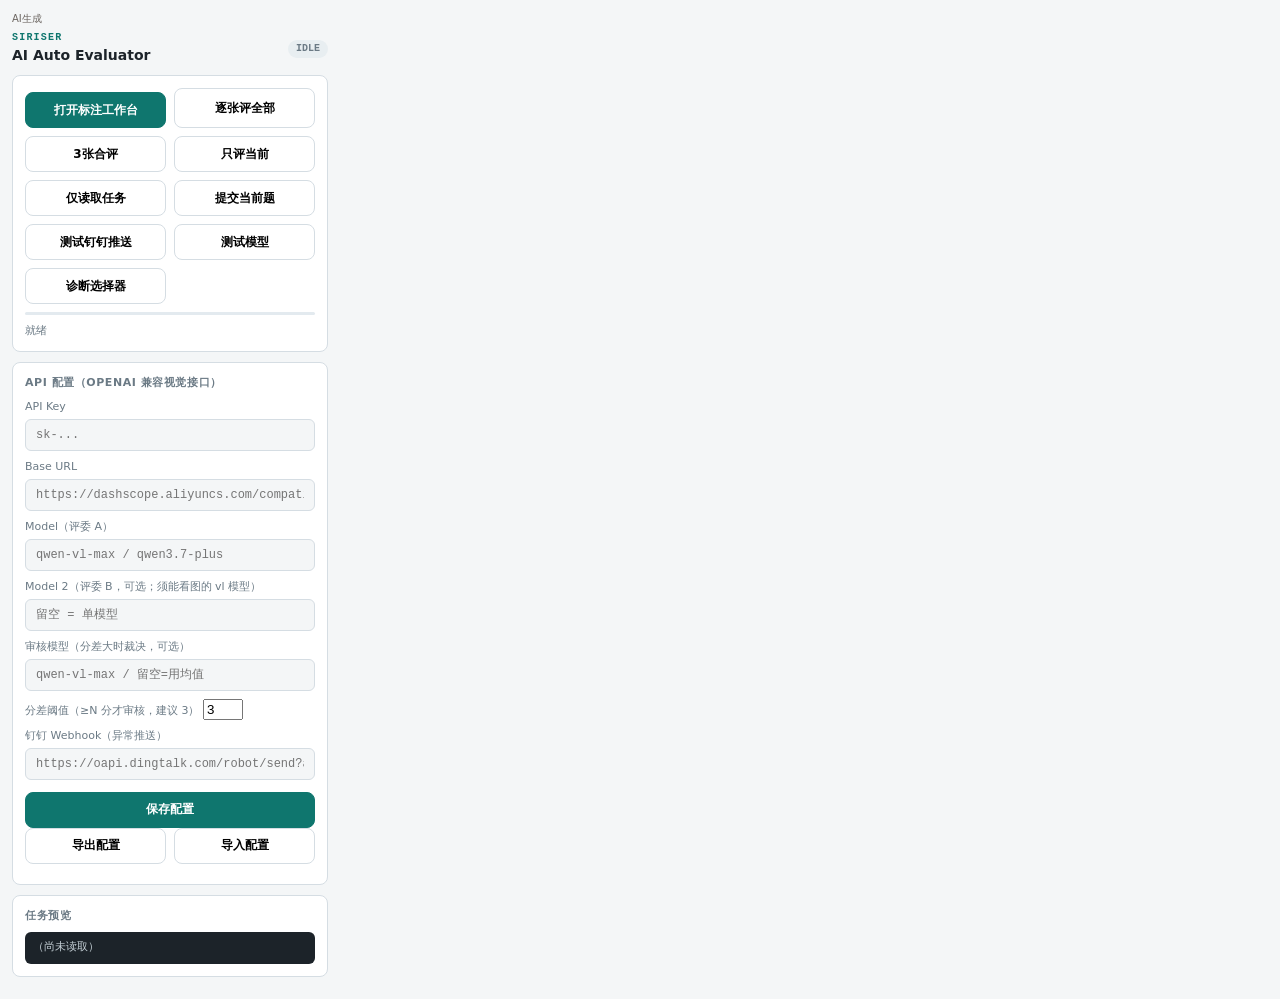
==== Siriser-AI-Evaluator/popup.html @ d516c8b8 "Speed up dual-judge scoring, add model test and config export Parallel judge A/B and batch calls, fi" ====
<!-- AI生成 -->
<!DOCTYPE html>
<html lang="zh-CN">
<head>
  <meta charset="UTF-8" />
  <meta name="viewport" content="width=device-width, initial-scale=1" />
  <title>Siriser AI Auto Evaluator</title>
  <link rel="stylesheet" href="popup.css" />
</head>
<body>
<p data-aigc-mark="1" style="margin:0 0 8px;font-size:10px;line-height:1.3;color:#6b6560;font-weight:400;">AI生成</p>

  <header class="hd">
    <div>
      <div class="mark">SIRISER</div>
      <h1>AI Auto Evaluator</h1>
    </div>
    <span class="pill" id="statusPill">idle</span>
  </header>

  <section class="card">
    <div class="row">
      <button type="button" class="primary" id="btnOpenWorkbench">打开标注工作台</button>
      <button type="button" id="btnEval1">逐张评全部</button>
    </div>
    <div class="row">
      <button type="button" id="btnEval3">3张合评</button>
      <button type="button" id="btnEvalOne">只评当前</button>
    </div>
    <div class="row">
      <button type="button" id="btnCollect">仅读取任务</button>
      <button type="button" id="btnSubmit">提交当前题</button>
    </div>
    <div class="row">
      <button type="button" id="btnTestDing">测试钉钉推送</button>
      <button type="button" id="btnTestModel">测试模型</button>
    </div>
    <div class="row">
      <button type="button" id="btnDiag">诊断选择器</button>
    </div>
    <div class="progress"><i id="prog"></i></div>
    <p class="status" id="statusText">就绪</p>
  </section>

  <section class="card">
    <h2>API 配置（OpenAI 兼容视觉接口）</h2>
    <label>API Key
      <input type="password" id="oaKey" placeholder="sk-..." />
    </label>
    <label>Base URL
      <input type="url" id="oaBase" placeholder="https://dashscope.aliyuncs.com/compatible-mode/v1" />
    </label>
    <label>Model（评委 A）
      <input type="text" id="oaModel" placeholder="qwen-vl-max / qwen3.7-plus" />
    </label>
    <label>Model 2（评委 B，可选；须能看图的 vl 模型）
      <input type="text" id="oaModel2" placeholder="留空 = 单模型" />
    </label>
    <label>审核模型（分差大时裁决，可选）
      <input type="text" id="oaModelReview" placeholder="qwen-vl-max / 留空=用均值" />
    </label>
    <label>分差阈值（≥N 分才审核，建议 3）
      <input type="number" id="dualThreshold" min="1" max="5" value="3" />
    </label>
    <label>钉钉 Webhook（异常推送）
      <input type="url" id="dingWebhook" placeholder="https://oapi.dingtalk.com/robot/send?access_token=..." />
    </label>
    <button type="button" class="primary" id="btnSave">保存配置</button>
    <div class="row">
      <button type="button" id="btnExportCfg">导出配置</button>
      <button type="button" id="btnImportCfg">导入配置</button>
    </div>
    <input type="file" id="cfgFile" accept="application/json,.json" hidden />
  </section>

  <section class="card">
    <h2>任务预览</h2>
    <pre id="preview" class="preview">（尚未读取）</pre>
  </section>

  <script src="popup.js"></script>
</body>
</html>
---- Siriser-AI-Evaluator/popup.css ----
:root {
  --ink: #1c2329;
  --paper: #f4f6f7;
  --panel: #fff;
  --rule: #d5dde3;
  --accent: #0f766e;
  --muted: #6b7a85;
  --warn: #c2410c;
  --ui: system-ui, "Segoe UI", "PingFang SC", "Microsoft YaHei", sans-serif;
  --mono: Consolas, "SF Mono", monospace;
}

* { box-sizing: border-box; }

body {
  width: 340px;
  margin: 0;
  padding: 12px;
  background: var(--paper);
  color: var(--ink);
  font: 13px/1.45 var(--ui);
}

.hd {
  display: flex;
  align-items: center;
  justify-content: space-between;
  margin-bottom: 10px;
}

.mark {
  font: 700 10px/1 var(--mono);
  letter-spacing: 0.12em;
  color: var(--accent);
}

h1 {
  margin: 2px 0 0;
  font-size: 14px;
  font-weight: 650;
}

h2 {
  margin: 0 0 8px;
  font-size: 11px;
  font-weight: 650;
  letter-spacing: 0.05em;
  text-transform: uppercase;
  color: var(--muted);
}

.pill {
  font: 600 10px/1 var(--mono);
  padding: 4px 8px;
  border-radius: 999px;
  background: #e8eef1;
  color: var(--muted);
  text-transform: uppercase;
}
.pill.busy { background: #e6f3f1; color: var(--accent); }
.pill.ok { background: #edf8f0; color: #15803d; }
.pill.err { background: #fff1e8; color: var(--warn); }

.card {
  background: var(--panel);
  border: 1px solid var(--rule);
  border-radius: 8px;
  padding: 12px;
  margin-bottom: 10px;
}

.row {
  display: grid;
  grid-template-columns: 1fr 1fr;
  gap: 8px;
  margin-bottom: 8px;
}

button {
  min-height: 36px;
  border: 1px solid var(--rule);
  border-radius: 8px;
  background: var(--panel);
  font: 600 12px var(--ui);
  cursor: pointer;
  transition: border-color 0.15s, color 0.15s, background 0.15s;
}
button:hover { border-color: var(--accent); color: var(--accent); }
button:focus-visible { outline: 2px solid var(--accent); outline-offset: 2px; }
button.primary {
  background: var(--accent);
  border-color: var(--accent);
  color: #fff;
  width: 100%;
  margin-top: 4px;
}
button.primary:hover { background: #0b5c56; color: #fff; }

label {
  display: block;
  margin-bottom: 8px;
  font-size: 11px;
  color: var(--muted);
}

input[type="url"],
input[type="password"],
input[type="text"] {
  display: block;
  width: 100%;
  margin-top: 4px;
  padding: 8px 10px;
  border: 1px solid var(--rule);
  border-radius: 6px;
  background: var(--paper);
  color: var(--ink);
  font: 12px var(--mono);
}
input:focus-visible { outline: 2px solid var(--accent); outline-offset: 0; border-color: var(--accent); }

.check {
  display: flex;
  align-items: center;
  gap: 8px;
  font-size: 12px;
  color: var(--ink);
  margin-bottom: 6px;
}

.sep {
  text-align: center;
  font-size: 10px;
  color: var(--muted);
  margin: 6px 0 10px;
  position: relative;
}
.sep::before, .sep::after {
  content: "";
  position: absolute;
  top: 50%;
  width: 30%;
  height: 1px;
  background: var(--rule);
}
.sep::before { left: 0; }
.sep::after { right: 0; }

.progress {
  height: 3px;
  background: #e3eaef;
  border-radius: 99px;
  overflow: hidden;
  margin-top: 4px;
}
.progress > i {
  display: block;
  height: 100%;
  width: 0;
  background: var(--accent);
  transition: width 0.3s ease;
}

.status {
  margin: 8px 0 0;
  font-size: 11px;
  color: var(--muted);
  min-height: 1.4em;
}

.preview {
  margin: 0;
  padding: 8px;
  background: #1c2329;
  color: #c5d0d6;
  border-radius: 6px;
  font: 11px/1.45 var(--mono);
  max-height: 120px;
  overflow: auto;
  white-space: pre-wrap;
  word-break: break-all;
}
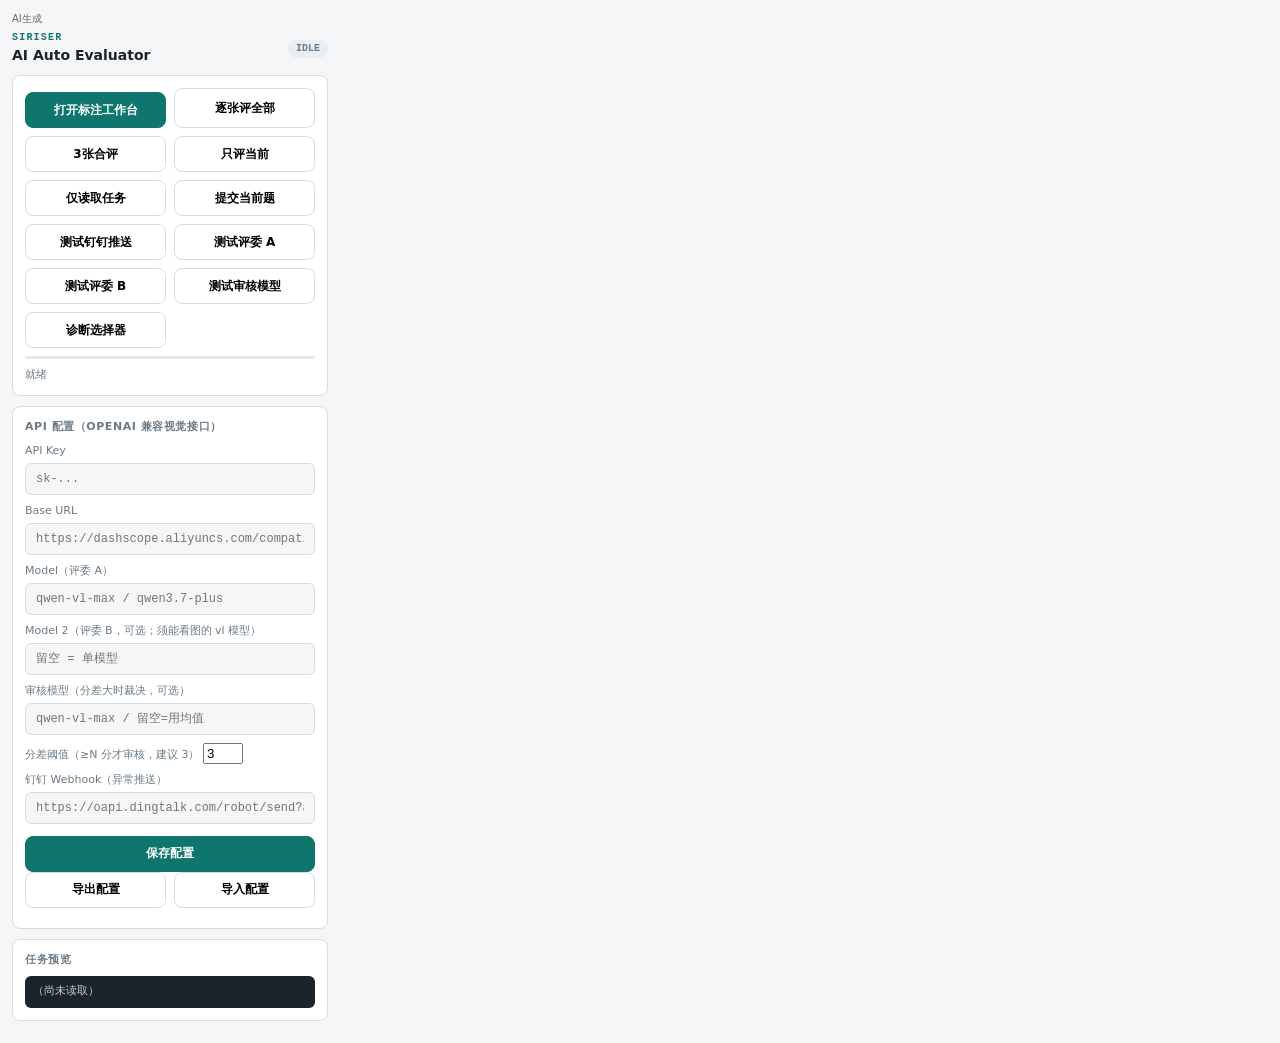
==== commit 0a58761a: "Add tests for all evaluator models" ====
--- a/Siriser-AI-Evaluator/popup.html
+++ b/Siriser-AI-Evaluator/popup.html
@@ -33,7 +33,11 @@
     </div>
     <div class="row">
       <button type="button" id="btnTestDing">测试钉钉推送</button>
-      <button type="button" id="btnTestModel">测试模型</button>
+      <button type="button" id="btnTestModelA">测试评委 A</button>
+    </div>
+    <div class="row">
+      <button type="button" id="btnTestModelB">测试评委 B</button>
+      <button type="button" id="btnTestModelReview">测试审核模型</button>
     </div>
     <div class="row">
       <button type="button" id="btnDiag">诊断选择器</button>
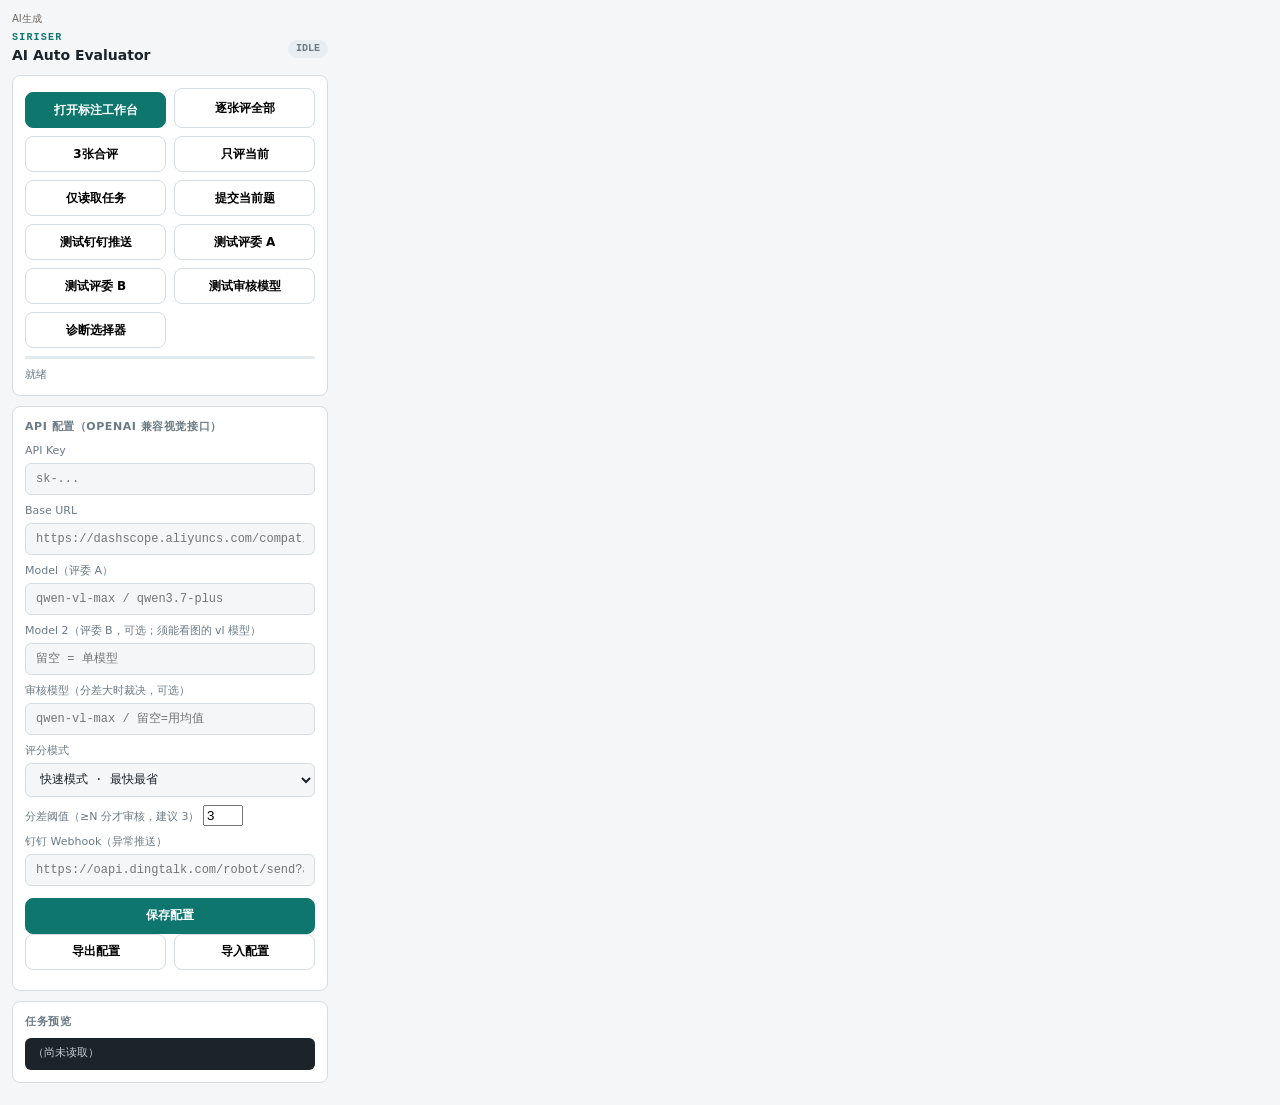
==== commit bac72739: "Add fast balanced and thinking scoring modes" ====
--- a/Siriser-AI-Evaluator/popup.html
+++ b/Siriser-AI-Evaluator/popup.html
@@ -63,6 +63,14 @@
     <label>审核模型（分差大时裁决，可选）
       <input type="text" id="oaModelReview" placeholder="qwen-vl-max / 留空=用均值" />
     </label>
+    <label>评分模式
+      <select id="scoringMode">
+        <option value="fast">快速模式 · 最快最省</option>
+        <option value="balanced">平衡模式 · 推荐</option>
+        <option value="thinking">思考模式 · 最慢最贵</option>
+      </select>
+      <small class="field-hint" id="scoringModeHint"></small>
+    </label>
     <label>分差阈值（≥N 分才审核，建议 3）
       <input type="number" id="dualThreshold" min="1" max="5" value="3" />
     </label>
--- a/Siriser-AI-Evaluator/popup.css
+++ b/Siriser-AI-Evaluator/popup.css
@@ -105,7 +105,8 @@
 
 input[type="url"],
 input[type="password"],
-input[type="text"] {
+input[type="text"],
+select {
   display: block;
   width: 100%;
   margin-top: 4px;
@@ -117,6 +118,14 @@
   font: 12px var(--mono);
 }
 input:focus-visible { outline: 2px solid var(--accent); outline-offset: 0; border-color: var(--accent); }
+select:focus-visible { outline: 2px solid var(--accent); outline-offset: 0; border-color: var(--accent); }
+
+.field-hint {
+  display: block;
+  margin-top: 5px;
+  color: var(--muted);
+  font: 10px/1.45 var(--ui);
+}
 
 .check {
   display: flex;
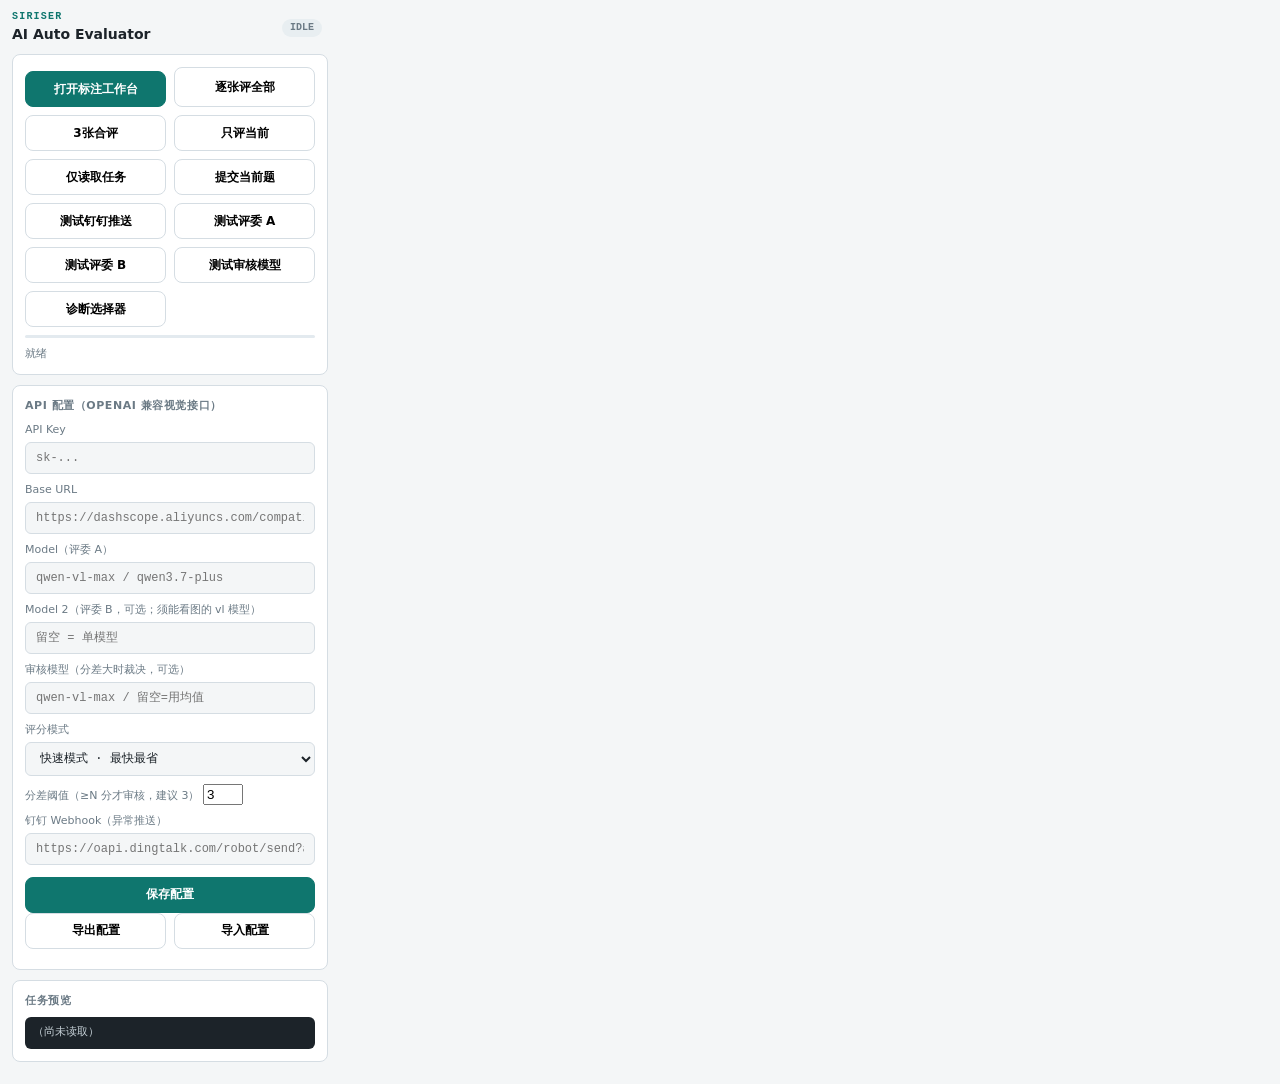
==== commit 96aab28e: "Show extension version beside popup status" ====
--- a/Siriser-AI-Evaluator/popup.html
+++ b/Siriser-AI-Evaluator/popup.html
@@ -1,4 +1,3 @@
-<!-- AI生成 -->
 <!DOCTYPE html>
 <html lang="zh-CN">
 <head>
@@ -8,14 +7,15 @@
   <link rel="stylesheet" href="popup.css" />
 </head>
 <body>
-<p data-aigc-mark="1" style="margin:0 0 8px;font-size:10px;line-height:1.3;color:#6b6560;font-weight:400;">AI生成</p>
-
   <header class="hd">
     <div>
       <div class="mark">SIRISER</div>
       <h1>AI Auto Evaluator</h1>
     </div>
-    <span class="pill" id="statusPill">idle</span>
+    <div class="hd-meta">
+      <span class="pill" id="statusPill">idle</span>
+      <span class="version" id="versionText"></span>
+    </div>
   </header>
 
   <section class="card">
--- a/Siriser-AI-Evaluator/popup.css
+++ b/Siriser-AI-Evaluator/popup.css
@@ -26,6 +26,18 @@
   align-items: center;
   justify-content: space-between;
   margin-bottom: 10px;
+}
+
+.hd-meta {
+  display: flex;
+  align-items: center;
+  gap: 6px;
+}
+
+.version {
+  color: var(--muted);
+  font: 600 10px/1 var(--mono);
+  white-space: nowrap;
 }
 
 .mark {
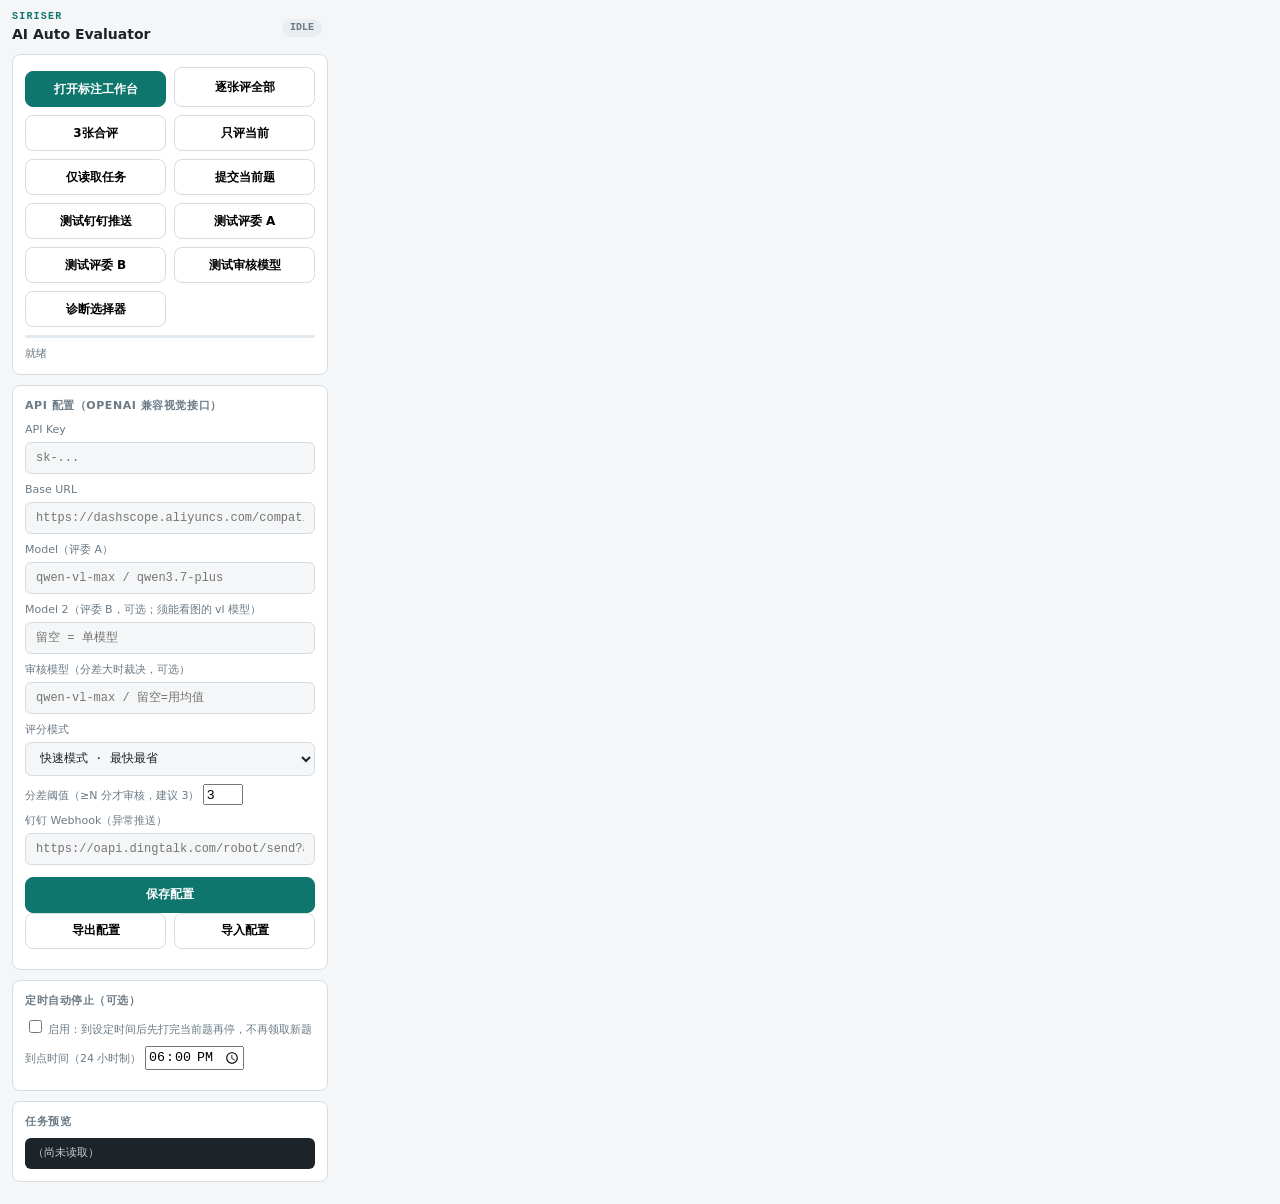
==== commit 0268a109: "feat(Siriser-AI-Evaluator): 1.0.30 定时到点停止 + 版本更新钉钉公告 + 修复中文乱码 - 定时自动停止：仅保留「到点时刻(HH:MM)」，到点先打完并提交当前题再" ====
--- a/Siriser-AI-Evaluator/popup.html
+++ b/Siriser-AI-Evaluator/popup.html
@@ -86,6 +86,18 @@
   </section>
 
   <section class="card">
+    <h2>定时自动停止（可选）</h2>
+    <label class="chk">
+      <input type="checkbox" id="stopEnabled" />
+      启用：到设定时间后先打完当前题再停，不再领取新题
+    </label>
+    <label>到点时间（24 小时制）
+      <input type="time" id="stopTime" value="18:00" />
+    </label>
+    <small class="field-hint" id="stopHint"></small>
+  </section>
+
+  <section class="card">
     <h2>任务预览</h2>
     <pre id="preview" class="preview">（尚未读取）</pre>
   </section>
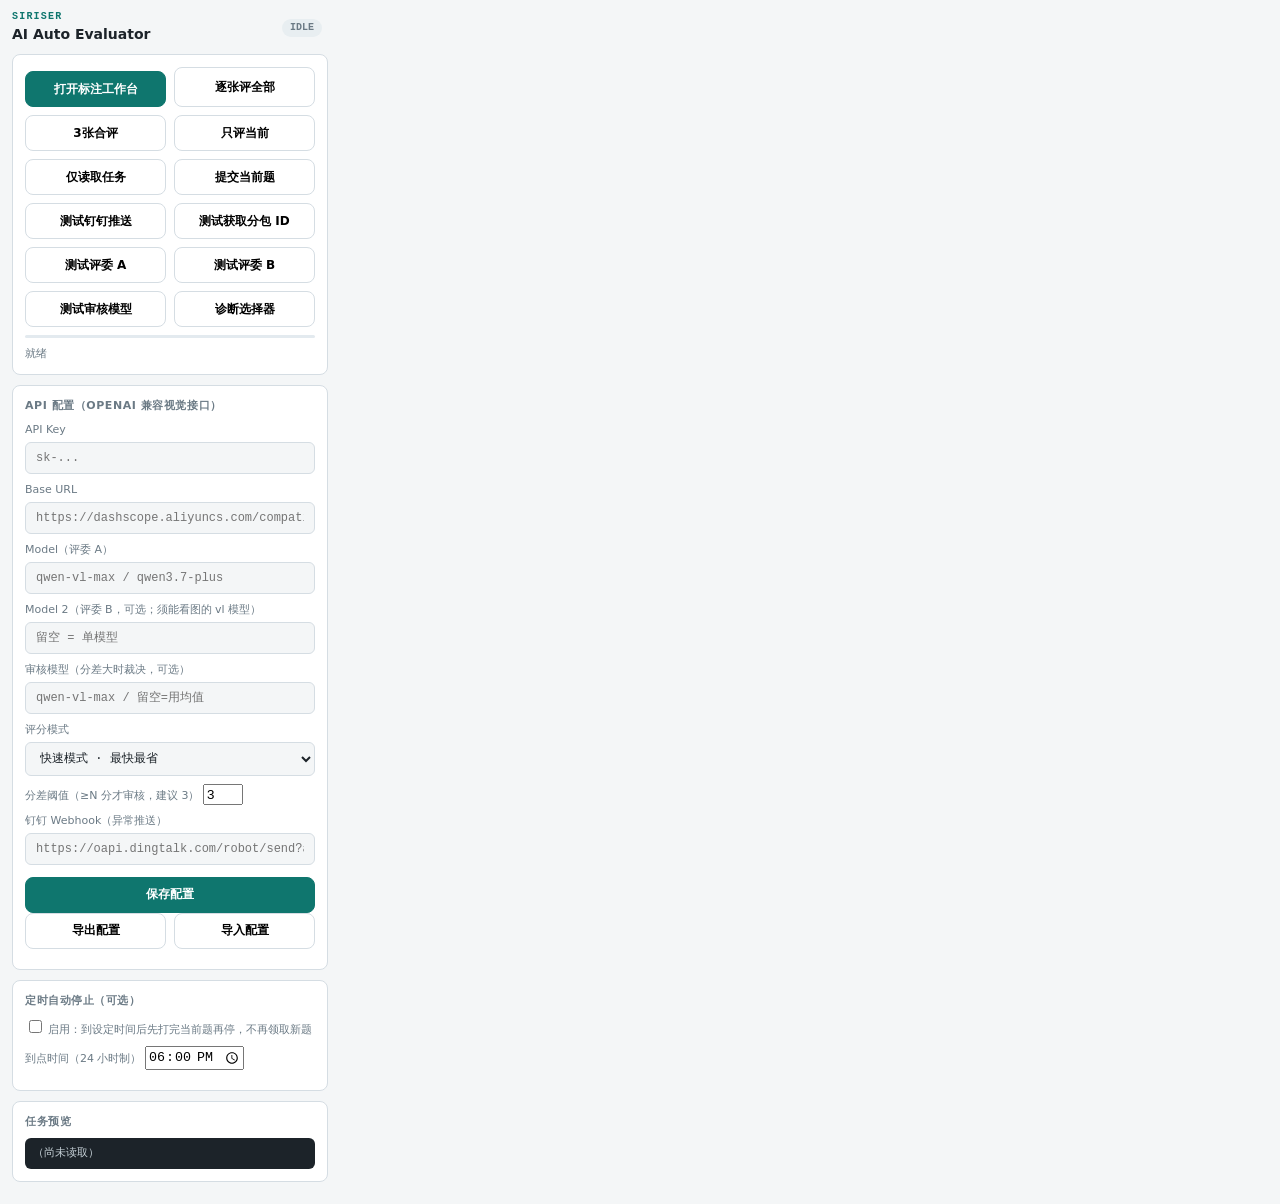
==== commit c6d391fb: "Fix workbench package ID alerts and format" ====
--- a/Siriser-AI-Evaluator/popup.html
+++ b/Siriser-AI-Evaluator/popup.html
@@ -33,13 +33,14 @@
     </div>
     <div class="row">
       <button type="button" id="btnTestDing">测试钉钉推送</button>
-      <button type="button" id="btnTestModelA">测试评委 A</button>
+      <button type="button" id="btnTestTaskId">测试获取分包 ID</button>
     </div>
     <div class="row">
+      <button type="button" id="btnTestModelA">测试评委 A</button>
       <button type="button" id="btnTestModelB">测试评委 B</button>
-      <button type="button" id="btnTestModelReview">测试审核模型</button>
     </div>
     <div class="row">
+      <button type="button" id="btnTestModelReview">测试审核模型</button>
       <button type="button" id="btnDiag">诊断选择器</button>
     </div>
     <div class="progress"><i id="prog"></i></div>
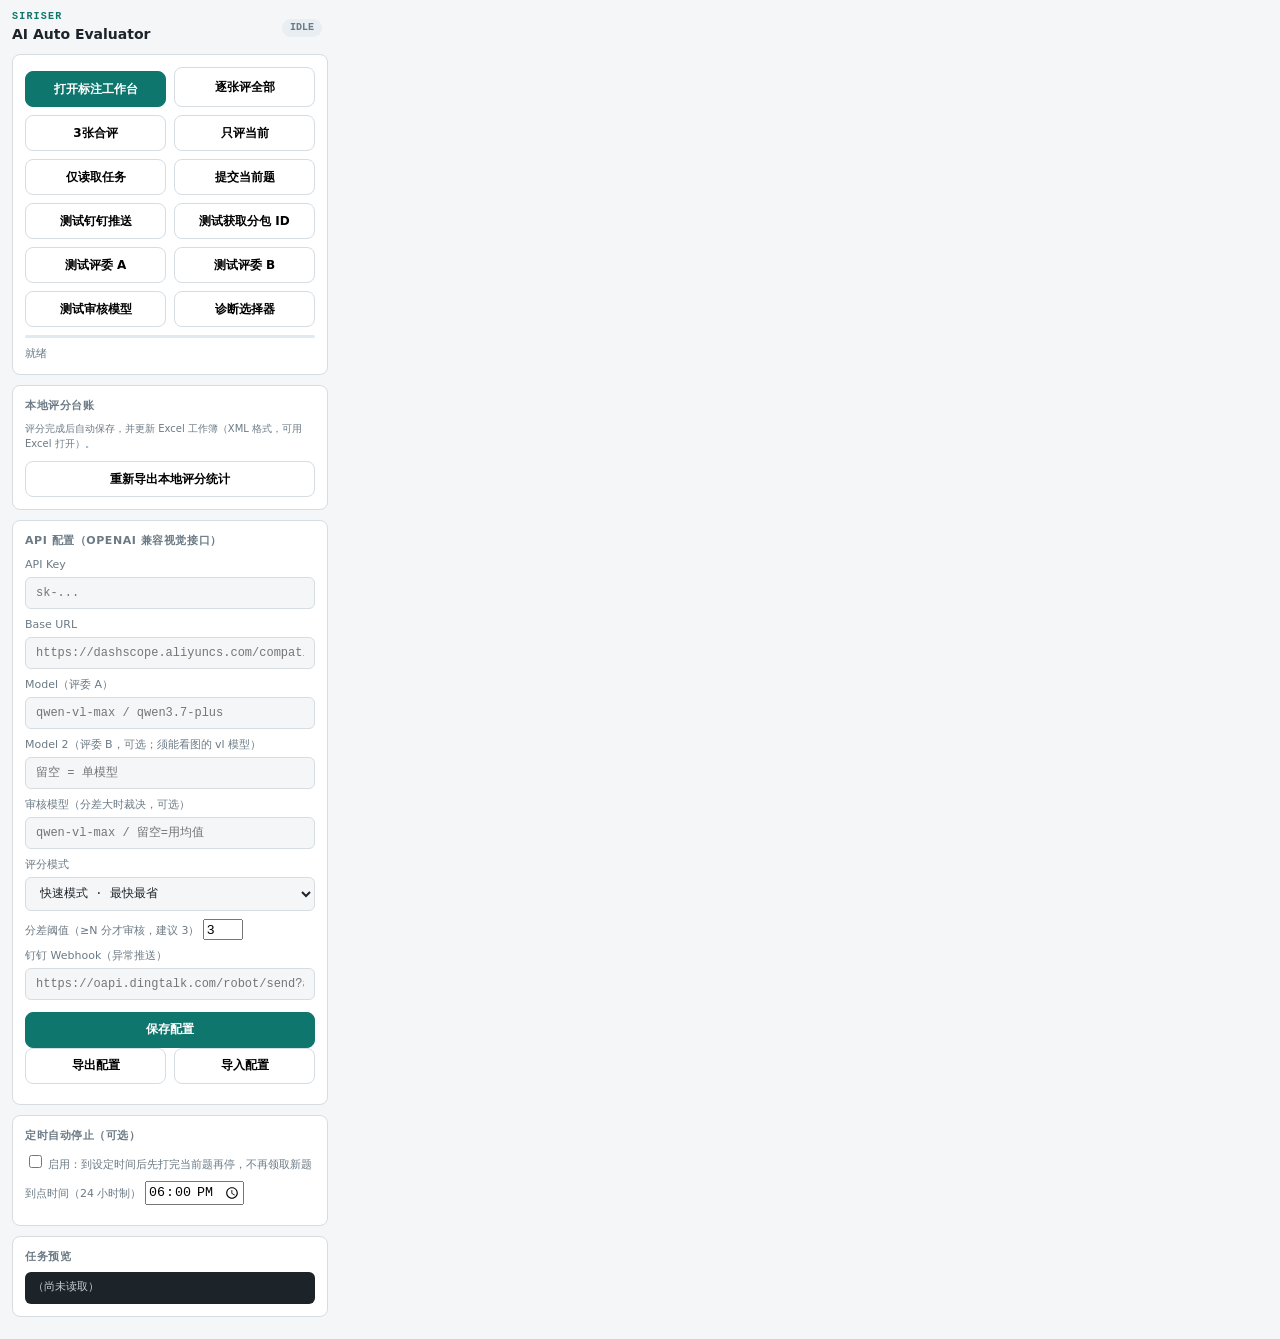
==== commit c3d64666: "Improve per-image dual-judge network recovery (1.0.49)" ====
--- a/Siriser-AI-Evaluator/popup.html
+++ b/Siriser-AI-Evaluator/popup.html
@@ -45,6 +45,12 @@
     </div>
     <div class="progress"><i id="prog"></i></div>
     <p class="status" id="statusText">就绪</p>
+  </section>
+
+  <section class="card">
+    <h2>本地评分台账</h2>
+    <p class="field-hint" id="evaluationSummary">评分完成后自动保存，并更新 Excel 工作簿（XML 格式，可用 Excel 打开）。</p>
+    <button type="button" id="btnExportEvaluations">重新导出本地评分统计</button>
   </section>
 
   <section class="card">
--- a/Siriser-AI-Evaluator/popup.css
+++ b/Siriser-AI-Evaluator/popup.css
@@ -107,6 +107,7 @@
   margin-top: 4px;
 }
 button.primary:hover { background: #0b5c56; color: #fff; }
+#btnExportEvaluations { width: 100%; }
 
 label {
   display: block;
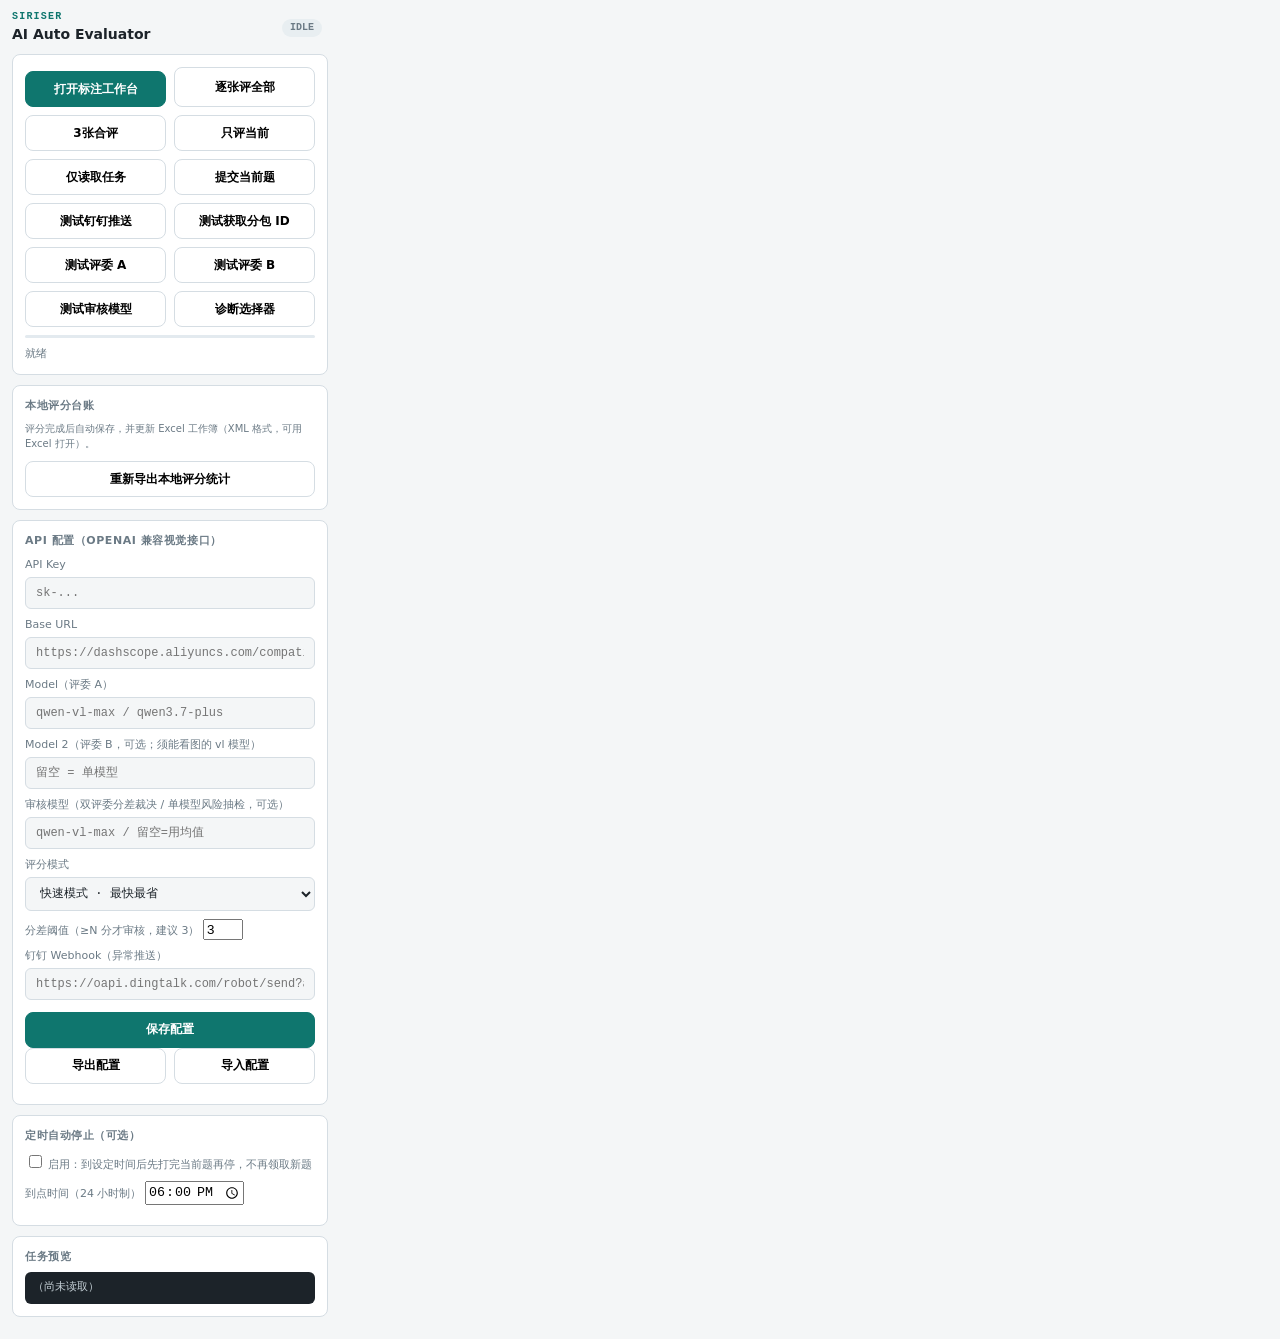
==== commit aae99d5f: "Improve single-judge audits and local stats (1.0.51)" ====
--- a/Siriser-AI-Evaluator/popup.html
+++ b/Siriser-AI-Evaluator/popup.html
@@ -67,7 +67,7 @@
     <label>Model 2（评委 B，可选；须能看图的 vl 模型）
       <input type="text" id="oaModel2" placeholder="留空 = 单模型" />
     </label>
-    <label>审核模型（分差大时裁决，可选）
+    <label>审核模型（双评委分差裁决 / 单模型风险抽检，可选）
       <input type="text" id="oaModelReview" placeholder="qwen-vl-max / 留空=用均值" />
     </label>
     <label>评分模式
@@ -109,6 +109,7 @@
     <pre id="preview" class="preview">（尚未读取）</pre>
   </section>
 
+  <script src="evaluation-report.js"></script>
   <script src="popup.js"></script>
 </body>
 </html>
